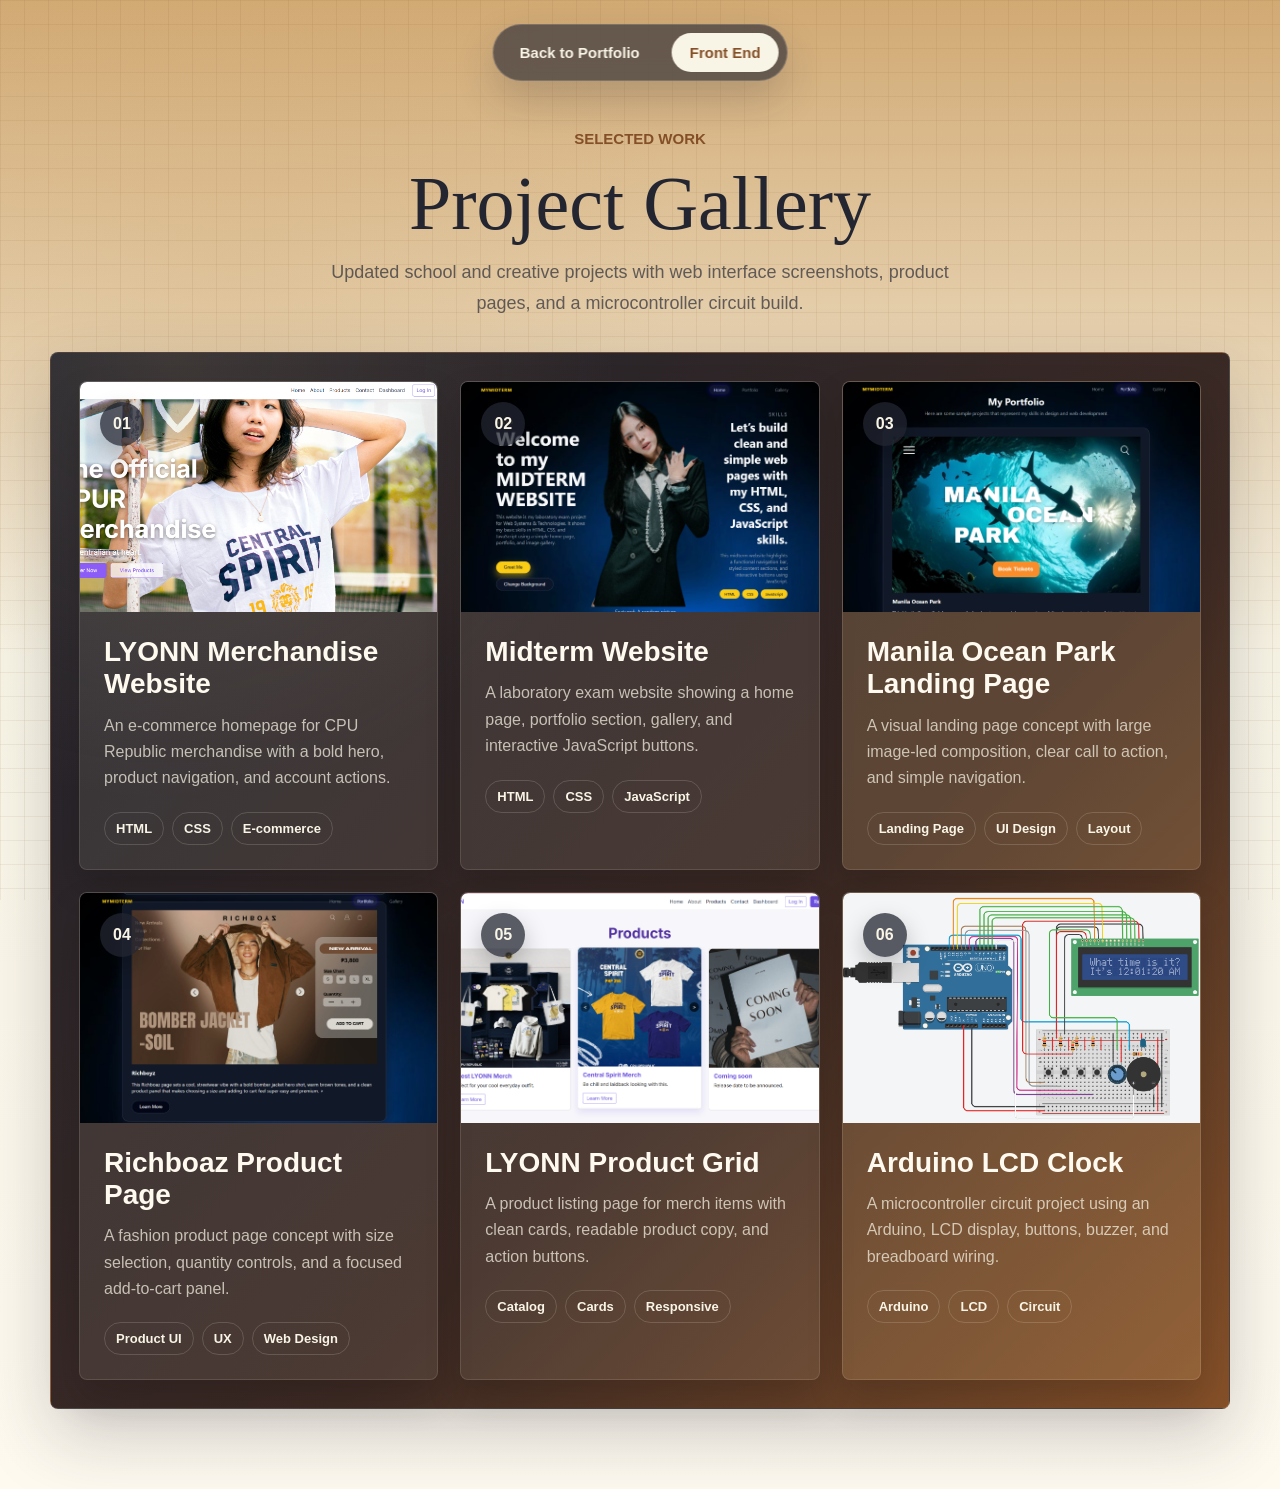
==== frontend-projects.html @ d739cc03 "Prepare portfolio for production deployment" ====
<!DOCTYPE html>
<html lang="en">
<head>
  <meta charset="UTF-8" />
  <meta name="viewport" content="width=device-width, initial-scale=1.0" />
  <title>Front End Projects</title>
  <link rel="stylesheet" href="style.css" />
</head>
<body class="project-page">
  <header class="project-nav">
    <a href="index.html#projects">Back to Portfolio</a>
    <span>Front End</span>
  </header>

  <main class="project-showcase">
    <section class="project-hero">
      <span class="section-label">Selected Work</span>
      <h1>Project Gallery</h1>
      <p>
        Updated school and creative projects with web interface screenshots,
        product pages, and a microcontroller circuit build.
      </p>
    </section>

    <section class="project-card-grid" aria-label="Front end project list">
      <article class="project-feature-card">
        <div class="project-preview project-image-preview">
          <img src="photos/lyonnweb.png" alt="LYONN merchandise website homepage">
          <span>01</span>
        </div>
        <div class="project-card-content">
          <h2>LYONN Merchandise Website</h2>
          <p>An e-commerce homepage for CPU Republic merchandise with a bold hero, product navigation, and account actions.</p>
          <div class="project-tags">
            <span>HTML</span>
            <span>CSS</span>
            <span>E-commerce</span>
          </div>
        </div>
      </article>

      <article class="project-feature-card">
        <div class="project-preview project-image-preview">
          <img src="photos/midpic1.png" alt="Midterm website homepage">
          <span>02</span>
        </div>
        <div class="project-card-content">
          <h2>Midterm Website</h2>
          <p>A laboratory exam website showing a home page, portfolio section, gallery, and interactive JavaScript buttons.</p>
          <div class="project-tags">
            <span>HTML</span>
            <span>CSS</span>
            <span>JavaScript</span>
          </div>
        </div>
      </article>

      <article class="project-feature-card accent-card">
        <div class="project-preview project-image-preview">
          <img src="photos/midpic2.png" alt="Manila Ocean Park project preview">
          <span>03</span>
        </div>
        <div class="project-card-content">
          <h2>Manila Ocean Park Landing Page</h2>
          <p>A visual landing page concept with large image-led composition, clear call to action, and simple navigation.</p>
          <div class="project-tags">
            <span>Landing Page</span>
            <span>UI Design</span>
            <span>Layout</span>
          </div>
        </div>
      </article>

      <article class="project-feature-card">
        <div class="project-preview project-image-preview">
          <img src="photos/midpic3.png" alt="Richboaz product page preview">
          <span>04</span>
        </div>
        <div class="project-card-content">
          <h2>Richboaz Product Page</h2>
          <p>A fashion product page concept with size selection, quantity controls, and a focused add-to-cart panel.</p>
          <div class="project-tags">
            <span>Product UI</span>
            <span>UX</span>
            <span>Web Design</span>
          </div>
        </div>
      </article>

      <article class="project-feature-card">
        <div class="project-preview project-image-preview">
          <img src="photos/lyonn1web.png" alt="LYONN product grid preview">
          <span>05</span>
        </div>
        <div class="project-card-content">
          <h2>LYONN Product Grid</h2>
          <p>A product listing page for merch items with clean cards, readable product copy, and action buttons.</p>
          <div class="project-tags">
            <span>Catalog</span>
            <span>Cards</span>
            <span>Responsive</span>
          </div>
        </div>
      </article>

      <article class="project-feature-card accent-card">
        <div class="project-preview project-image-preview">
          <img src="photos/arduino.png" alt="Arduino LCD clock circuit diagram">
          <span>06</span>
        </div>
        <div class="project-card-content">
          <h2>Arduino LCD Clock</h2>
          <p>A microcontroller circuit project using an Arduino, LCD display, buttons, buzzer, and breadboard wiring.</p>
          <div class="project-tags">
            <span>Arduino</span>
            <span>LCD</span>
            <span>Circuit</span>
          </div>
        </div>
      </article>
    </section>
  </main>
</body>
</html>
---- style.css ----
@font-face {
  font-family: "bgfont";
  src: url("./fonts/Nirakolu.ttf") format("truetype");
}

* {
  margin: 0;
  padding: 0;
  box-sizing: border-box;
}

html {
  scroll-behavior: smooth;
}

body {
  background: #d1a973;
  font-family: Arial, sans-serif;
  color: #f9f5e6;
  overflow-x: hidden;
}

.navbar {
  position: fixed;
  top: 25px;
  left: 50%;
  transform: translateX(-50%);
  z-index: 1000;
  display: flex;
  align-items: center;
  justify-content: center;
  gap: 18px;
  min-width: min(620px, calc(100% - 48px));
  padding: 10px 18px;
  border: 1px solid rgba(249, 245, 230, 0.24);
  border-radius: 999px;
  background: rgba(35, 37, 49, 0.24);
  box-shadow: 0 18px 40px rgba(35, 37, 49, 0.18);
  backdrop-filter: blur(18px);
  animation: navDrop 0.75s ease both;
}

.nav-brand {
  display: grid;
  place-items: center;
  width: 42px;
  height: 42px;
  border-radius: 50%;
  background: #f9f5e6;
  color: #855028;
  font-family: Georgia, serif;
  font-size: 17px;
  font-weight: 800;
  text-decoration: none;
  box-shadow: inset 0 0 0 1px rgba(133, 80, 40, 0.12);
}

.navbar nav {
  display: flex;
  width: 100%;
  justify-content: space-between;
  gap: 10px;
}

.navbar a {
  position: relative;
  text-decoration: none;
  color: #f9f5e6;
  border: 0;
  padding: 12px 28px;
  border-radius: 999px;
  font-size: 16px;
  background: transparent;
  transition: color 0.3s ease, transform 0.3s ease, background 0.3s ease;
}

.navbar nav a::before {
  content: "";
  position: absolute;
  left: 14px;
  right: 14px;
  bottom: 8px;
  height: 2px;
  border-radius: 999px;
  background: #d1a973;
  transform: scaleX(0);
  transform-origin: center;
  transition: transform 0.3s ease;
}

.navbar a:hover {
  transform: translateY(-2px);
  background: rgba(249, 245, 230, 0.12);
}

.navbar nav a:hover::before {
  transform: scaleX(1);
}

.navbar nav a.active {
  background: #f9f5e6;
  color: #855028;
  box-shadow: 0 10px 24px rgba(35, 37, 49, 0.16);
}

.navbar nav a.active::before {
  transform: scaleX(0);
}

.navbar.scrolled {
  background: rgba(35, 37, 49, 0.58);
  border-color: rgba(249, 245, 230, 0.18);
  box-shadow: 0 18px 46px rgba(35, 37, 49, 0.26);
}

.section {
  width: 100%;
  min-height: 100vh;
}

/* HOME */
.home-section {
  position: relative;
  display: flex;
  justify-content: center;
  align-items: center;
  padding: 130px 60px 60px;
  overflow: hidden;
  background:
    radial-gradient(circle at 78% 28%, rgba(249, 245, 230, 0.28), transparent 24%),
    linear-gradient(135deg, rgba(133, 80, 40, 0.18), transparent 42%),
    #d1a973;
}

.home-section::before {
  content: "";
  position: absolute;
  inset: 0;
  background-image:
    linear-gradient(rgba(249, 245, 230, 0.12) 1px, transparent 1px),
    linear-gradient(90deg, rgba(249, 245, 230, 0.12) 1px, transparent 1px);
  background-size: 18px 18px;
  mask-image: linear-gradient(to bottom, black 70%, transparent);
}

.scrolling-background {
  position: absolute;
  top: 50%;
  left: 0;
  width: 100%;
  overflow: hidden;
  transform: translateY(-50%);
  z-index: 1;
}

.scroll-track {
  display: flex;
  width: max-content;
  white-space: nowrap;
  animation: scrollLoop 50s linear infinite;
}

.scroll-track span {
  font-family: "bgfont", serif;
  font-size: 360px;
  font-weight: normal;
  color: rgba(233, 230, 249, 0.78);
  line-height: 1;
  padding-right: 60px;
  flex-shrink: 0;
}

.home-content {
  position: absolute;
  left: max(56px, calc((100vw - 1220px) / 2));
  bottom: 118px;
  z-index: 5;
  max-width: 620px;
  padding: 0;
  animation: heroTextIn 0.9s ease both;
}

.home-label {
  display: inline-block;
  margin-bottom: 18px;
  padding: 9px 14px;
  border: 1px solid rgba(249, 245, 230, 0.42);
  border-radius: 999px;
  background: rgba(133, 80, 40, 0.18);
  color: #f9f5e6;
  font-size: 14px;
  font-weight: 800;
  text-transform: uppercase;
}

.home-content h1 {
  position: relative;
  max-width: 580px;
  color: #fffaf0;
  font-family: Georgia, serif;
  font-size: clamp(52px, 4.8vw, 70px);
  font-weight: 400;
  line-height: 0.98;
  margin-bottom: 20px;
  -webkit-text-stroke: 1px rgba(133, 80, 40, 0.12);
  text-shadow:
    0 3px 0 rgba(133, 80, 40, 0.26),
    0 12px 26px rgba(35, 37, 49, 0.46),
    0 0 34px rgba(255, 250, 240, 0.34);
}

.home-content h1::before {
  content: "";
  position: absolute;
  left: -24px;
  right: 18px;
  top: 8px;
  bottom: -8px;
  z-index: -1;
  border-radius: 999px;
  background: rgba(133, 80, 40, 0.22);
  filter: blur(22px);
}

.home-content p {
  color: rgba(255, 250, 240, 0.96);
  font-size: 18px;
  line-height: 1.58;
  margin-bottom: 24px;
  max-width: 540px;
  text-shadow: 0 10px 22px rgba(35, 37, 49, 0.32);
}

.home-actions {
  display: flex;
  flex-wrap: wrap;
  gap: 12px;
}

.primary-btn,
.secondary-btn {
  display: inline-flex;
  align-items: center;
  justify-content: center;
  min-height: 48px;
  padding: 0 22px;
  border-radius: 999px;
  font-size: 15px;
  font-weight: 800;
  text-decoration: none;
  transition: transform 0.3s ease, box-shadow 0.3s ease, background 0.3s ease;
}

.primary-btn {
  background: #f9f5e6;
  color: #855028;
  box-shadow: 0 16px 36px rgba(61, 42, 36, 0.2);
}

.secondary-btn {
  border: 1px solid rgba(249, 245, 230, 0.54);
  color: #f9f5e6;
}

.primary-btn:hover,
.secondary-btn:hover {
  transform: translateY(-4px);
}

.secondary-btn:hover {
  background: rgba(249, 245, 230, 0.14);
}

.center-image {
  position: absolute;
  right: max(74px, calc((100vw - 1220px) / 2 + 36px));
  bottom: 0;
  z-index: 4;
  width: min(47vw, 700px);
  max-width: none;
  margin-top: 0;
  animation: heroPortraitIn 1s ease both 0.12s;
}

.center-image img {
  width: 100%;
  display: block;
}

.hero-portrait::before {
  content: "";
  position: absolute;
  left: 50%;
  bottom: 6%;
  width: 58%;
  height: 22%;
  border-radius: 50%;
  background: rgba(61, 42, 36, 0.22);
  filter: blur(18px);
  transform: translateX(-50%);
  z-index: -1;
}

.home-status {
  position: absolute;
  right: max(70px, calc((100vw - 1220px) / 2 + 28px));
  bottom: 112px;
  z-index: 4;
  display: flex;
  align-items: center;
  gap: 10px;
  max-width: 260px;
  padding: 16px 18px;
  border: 1px solid rgba(249, 245, 230, 0.32);
  border-radius: 8px;
  background: rgba(35, 37, 49, 0.22);
  color: #f9f5e6;
  font-size: 15px;
  font-weight: 700;
  backdrop-filter: blur(14px);
  animation: heroTextIn 0.9s ease both 0.32s;
}

.home-status span {
  width: 10px;
  height: 10px;
  flex: 0 0 10px;
  border-radius: 50%;
  background: #f9f5e6;
  box-shadow: 0 0 0 0 rgba(249, 245, 230, 0.7);
  animation: pulseDot 1.8s ease-out infinite;
}

/* ABOUT */
.about-section {
  position: relative;
  display: flex;
  justify-content: center;
  align-items: center;
  padding: 130px 60px 100px;
  overflow: hidden;
  background:
    radial-gradient(circle at 90% 12%, rgba(133, 80, 40, 0.16), transparent 30%),
    linear-gradient(180deg, #fffaf0 0%, #f9f5e6 100%);
  color: #232531;
}

.about-section::before {
  content: "ABOUT";
  position: absolute;
  left: -20px;
  bottom: 24px;
  color: rgba(133, 80, 40, 0.07);
  font-family: "bgfont", Georgia, serif;
  font-size: 220px;
  line-height: 1;
  pointer-events: none;
}

.about-wrapper {
  position: relative;
  z-index: 1;
  width: 100%;
  max-width: 1220px;
  display: grid;
  grid-template-columns: 0.85fr 1.15fr;
  gap: 58px;
  align-items: center;
}

.about-visual {
  position: relative;
  min-height: 560px;
}

.about-photo-card {
  position: sticky;
  top: 120px;
  display: flex;
  align-items: stretch;
  justify-content: center;
  min-height: 520px;
  overflow: hidden;
  border-radius: 8px;
  background:
    linear-gradient(rgba(249, 245, 230, 0.12) 1px, transparent 1px),
    linear-gradient(90deg, rgba(249, 245, 230, 0.12) 1px, transparent 1px),
    #855028;
  background-size: 18px 18px;
  box-shadow: 0 28px 70px rgba(35, 37, 49, 0.22);
  transform-style: preserve-3d;
  transition: transform 0.25s ease;
}

.about-photo-card::before {
  content: "";
  position: absolute;
  inset: 28px;
  border: 1px solid rgba(249, 245, 230, 0.28);
  border-radius: 8px;
}

.about-photo-card img {
  position: relative;
  z-index: 1;
  width: 100%;
  height: 520px;
  display: block;
  object-fit: cover;
  object-position: center;
}

.about-badge {
  position: absolute;
  right: -18px;
  bottom: 54px;
  z-index: 2;
  padding: 18px 22px;
  border-radius: 8px;
  background: #232531;
  color: #f9f5e6;
  box-shadow: 0 18px 40px rgba(35, 37, 49, 0.24);
}

.about-badge strong,
.about-badge span {
  display: block;
}

.about-badge strong {
  font-size: 20px;
  margin-bottom: 4px;
}

.about-badge span {
  color: rgba(249, 245, 230, 0.68);
  font-size: 14px;
}

.about-content .section-label {
  color: #855028;
}

.about-content h1 {
  max-width: 600px;
  font-family: Georgia, serif;
  font-size: 74px;
  font-weight: 400;
  line-height: 1;
  color: #232531;
  margin-bottom: 24px;
}

.about-content p {
  font-size: 20px;
  line-height: 1.7;
  color: rgba(35, 37, 49, 0.72);
}

.about-lead {
  max-width: 680px;
  color: #3d2a24;
  font-size: 24px;
  line-height: 1.55;
  margin-bottom: 14px;
}

.about-highlights {
  display: grid;
  grid-template-columns: repeat(3, 1fr);
  gap: 16px;
  margin: 34px 0 28px;
}

.highlight-card {
  min-height: 210px;
  padding: 22px;
  border: 1px solid rgba(133, 80, 40, 0.18);
  border-radius: 8px;
  background: rgba(255, 255, 255, 0.62);
  transition: transform 0.3s ease, border-color 0.3s ease, box-shadow 0.3s ease;
}

.highlight-card:hover {
  transform: translateY(-8px);
  border-color: rgba(133, 80, 40, 0.42);
  box-shadow: 0 18px 36px rgba(133, 80, 40, 0.12);
}

.highlight-card span {
  display: inline-block;
  margin-bottom: 28px;
  color: #855028;
  font-size: 14px;
  font-weight: 800;
}

.highlight-card h3 {
  color: #232531;
  font-size: 22px;
  margin-bottom: 12px;
}

.highlight-card p {
  font-size: 16px;
  line-height: 1.55;
}

.skill-list {
  display: flex;
  flex-wrap: wrap;
  gap: 10px;
}

.skill-list span {
  padding: 10px 16px;
  border: 1px solid rgba(133, 80, 40, 0.2);
  border-radius: 999px;
  background: #fff;
  color: #855028;
  font-size: 15px;
  font-weight: 700;
  transition: transform 0.3s ease, background 0.3s ease, color 0.3s ease;
}

.skill-list span:hover {
  transform: translateY(-4px);
  background: #855028;
  color: #f9f5e6;
}

/* PROJECTS + CONTACT */
.projects-section {
  position: relative;
  overflow: hidden;
  background:
    radial-gradient(circle at 18% 12%, rgba(133, 80, 40, 0.16), transparent 28%),
    radial-gradient(circle at 90% 80%, rgba(209, 169, 115, 0.3), transparent 30%),
    linear-gradient(180deg, #f9f5e6 0%, #fffaf0 52%, #d1a973 100%);
  padding: 150px 60px 110px;
  display: flex;
  justify-content: center;
  align-items: flex-start;
  color: #232531;
}

.projects-section::before {
  content: "";
  position: absolute;
  inset: 0;
  background-image:
    linear-gradient(rgba(133, 80, 40, 0.08) 1px, transparent 1px),
    linear-gradient(90deg, rgba(133, 80, 40, 0.08) 1px, transparent 1px);
  background-size: 32px 32px;
  mask-image: linear-gradient(to bottom, transparent, black 14%, black 86%, transparent);
}

.projects-section::after {
  content: "WORK";
  position: absolute;
  right: -18px;
  bottom: -8px;
  color: rgba(133, 80, 40, 0.07);
  font-family: "bgfont", Georgia, serif;
  font-size: 230px;
  line-height: 1;
  pointer-events: none;
}

.projects-wrapper {
  position: relative;
  z-index: 1;
  width: 100%;
  max-width: 1180px;
}

.projects-heading {
  display: grid;
  justify-items: center;
  margin-bottom: 38px;
  text-align: center;
}

.projects-heading .section-label {
  color: #855028;
  margin-bottom: 10px;
}

.projects-heading h1 {
  color: #232531;
  font-family: Georgia, serif;
  font-size: clamp(44px, 5.4vw, 74px);
  font-weight: 400;
  line-height: 1;
  text-shadow: 0 14px 30px rgba(133, 80, 40, 0.14);
}

.projects-section .project-card-grid {
  margin: 0 auto;
}

.project-mosaic {
  display: grid;
  grid-template-columns: repeat(3, minmax(0, 1fr));
  grid-auto-rows: minmax(360px, auto);
  border: 1px solid rgba(133, 80, 40, 0.2);
  background: rgba(255, 250, 240, 0.48);
  box-shadow: 0 32px 80px rgba(133, 80, 40, 0.18);
  backdrop-filter: blur(16px);
}

.project-tile {
  position: relative;
  display: flex;
  flex-direction: column;
  justify-content: flex-start;
  gap: 20px;
  min-width: 0;
  min-height: 360px;
  overflow: hidden;
  padding: 24px;
  border-right: 1px solid rgba(133, 80, 40, 0.18);
  border-bottom: 1px solid rgba(133, 80, 40, 0.18);
  background:
    radial-gradient(circle at 80% 8%, rgba(209, 169, 115, 0.28), transparent 28%),
    rgba(255, 255, 255, 0.58);
  color: #232531;
  text-decoration: none;
  transition: transform 0.3s ease, background 0.3s ease, border-color 0.3s ease;
}

.project-tile:nth-child(3n) {
  border-right: 0;
}

.project-tile:nth-last-child(-n + 3) {
  border-bottom: 0;
}

.project-tile:hover {
  z-index: 2;
  transform: translateY(-8px);
  border-color: rgba(133, 80, 40, 0.42);
  background:
    radial-gradient(circle at 74% 8%, rgba(209, 169, 115, 0.36), transparent 30%),
    rgba(255, 250, 240, 0.9);
}

.tile-center {
  justify-content: flex-start;
}

.tile-copy {
  position: relative;
  z-index: 2;
  display: flex;
  align-items: flex-start;
  justify-content: space-between;
  gap: 18px;
  min-height: 86px;
}

.bottom-copy {
  align-items: flex-start;
}

.project-number {
  flex: 0 0 auto;
  color: #855028;
  font-size: clamp(34px, 3.7vw, 50px);
  font-weight: 900;
  line-height: 0.9;
}

.tile-copy h2 {
  color: #232531;
  font-size: clamp(20px, 1.55vw, 28px);
  line-height: 1.15;
  margin-bottom: 7px;
}

.tile-copy p {
  color: rgba(35, 37, 49, 0.62);
  font-size: 14px;
  font-weight: 700;
  line-height: 1.45;
}

.project-shot {
  position: relative;
  z-index: 1;
  width: 100%;
  min-height: 170px;
  margin-top: 0;
  flex: 1 1 auto;
  border-radius: 8px;
  border: 1px solid rgba(133, 80, 40, 0.16);
  background: #f9f5e6;
  box-shadow: 0 20px 34px rgba(133, 80, 40, 0.18);
  transform: perspective(900px) rotateX(4deg) rotateY(-6deg);
  transition: transform 0.35s ease, box-shadow 0.35s ease;
}

.image-shot {
  display: flex;
  align-items: stretch;
  padding: 0;
  background: #232531;
}

.image-shot img {
  width: 100%;
  height: 100%;
  min-height: 190px;
  display: block;
  object-fit: cover;
  object-position: top center;
}

.project-tile:hover .project-shot {
  transform: perspective(900px) rotateX(0deg) rotateY(0deg) translateY(-4px);
  box-shadow: 0 26px 44px rgba(133, 80, 40, 0.24);
}

.app-shot {
  min-height: 190px;
  background:
    linear-gradient(180deg, rgba(255, 250, 240, 0.34), transparent),
    #d1a973;
}

.app-shot span:first-child {
  position: absolute;
  inset: 22px 38px;
  border-radius: 18px;
  background: linear-gradient(145deg, #f9f5e6, #d1a973);
}

.app-shot span:nth-child(2) {
  position: absolute;
  left: 56px;
  right: 56px;
  top: 60px;
  height: 44px;
  border-radius: 999px;
  background: #855028;
}

.app-shot span:nth-child(3) {
  position: absolute;
  left: 62px;
  right: 62px;
  bottom: 58px;
  height: 72px;
  border-radius: 8px;
  background:
    linear-gradient(90deg, #232531 0 28%, transparent 28%),
    rgba(255, 250, 240, 0.78);
}

.web-shot,
.dashboard-shot,
.code-shot,
.brand-shot,
.phone-shot {
  min-height: 190px;
}

.web-shot {
  background:
    linear-gradient(#f9f5e6 0 24px, transparent 24px),
    linear-gradient(135deg, #232531, #855028);
}

.web-shot span:first-child {
  position: absolute;
  left: 22px;
  top: 48px;
  width: 52%;
  height: 16px;
  border-radius: 999px;
  background: #fffaf0;
}

.web-shot span:nth-child(2) {
  position: absolute;
  left: 22px;
  top: 76px;
  width: 36%;
  height: 12px;
  border-radius: 999px;
  background: rgba(255, 250, 240, 0.58);
}

.web-shot span:nth-child(3) {
  position: absolute;
  right: 22px;
  bottom: 22px;
  width: 72px;
  height: 54px;
  border-radius: 8px;
  background: #d1a973;
}

.dashboard-shot {
  background:
    linear-gradient(90deg, #101217 0 28%, transparent 28%),
    #f9f5e6;
}

.dashboard-shot span {
  position: absolute;
  border-radius: 8px;
  background: #d1a973;
}

.dashboard-shot span:first-child {
  left: 34%;
  top: 24px;
  width: 28%;
  height: 42px;
}

.dashboard-shot span:nth-child(2) {
  right: 22px;
  top: 24px;
  width: 28%;
  height: 42px;
  background: #855028;
}

.dashboard-shot span:nth-child(3) {
  left: 34%;
  right: 22px;
  bottom: 24px;
  height: 52px;
  background: #232531;
}

.code-shot {
  background:
    repeating-linear-gradient(180deg, rgba(133, 80, 40, 0.12) 0 1px, transparent 1px 22px),
    #fffaf0;
}

.code-shot span {
  position: absolute;
  left: 24px;
  height: 10px;
  border-radius: 999px;
  background: #d1a973;
}

.code-shot span:first-child {
  top: 42px;
  width: 70%;
}

.code-shot span:nth-child(2) {
  top: 72px;
  width: 52%;
  background: #232531;
}

.code-shot span:nth-child(3) {
  top: 102px;
  width: 62%;
  background: #855028;
}

.brand-shot {
  min-height: 190px;
  background: linear-gradient(145deg, #f9f5e6, #d1a973);
}

.brand-shot span {
  position: absolute;
  border-radius: 8px;
}

.brand-shot span:first-child {
  left: 34px;
  top: 34px;
  width: 76px;
  height: 76px;
  background: #232531;
}

.brand-shot span:nth-child(2) {
  right: 34px;
  top: 44px;
  width: 42%;
  height: 18px;
  border-radius: 999px;
  background: #855028;
}

.brand-shot span:nth-child(3) {
  right: 34px;
  bottom: 42px;
  width: 54%;
  height: 58px;
  background: rgba(255, 250, 240, 0.72);
}

.phone-shot {
  background:
    radial-gradient(circle at 50% 22%, #d1a973 0 18%, transparent 19%),
    #fffaf0;
}

.phone-shot span:first-child {
  position: absolute;
  left: 50%;
  top: 18px;
  width: 70px;
  height: 118px;
  border: 5px solid #855028;
  border-radius: 18px;
  transform: translateX(-50%);
}

.phone-shot span:nth-child(2),
.phone-shot span:nth-child(3) {
  position: absolute;
  left: 50%;
  width: 42px;
  height: 8px;
  border-radius: 999px;
  background: #855028;
  transform: translateX(-50%);
}

.phone-shot span:nth-child(2) {
  top: 62px;
}

.phone-shot span:nth-child(3) {
  top: 84px;
  background: #d1a973;
}

.contact-section {
  position: relative;
  display: flex;
  align-items: flex-start;
  justify-content: center;
  padding: 120px 60px 100px;
  overflow: hidden;
  color: #232531;
  background:
    radial-gradient(circle at 18% 18%, rgba(133, 80, 40, 0.14), transparent 28%),
    radial-gradient(circle at 82% 26%, rgba(209, 169, 115, 0.34), transparent 30%),
    linear-gradient(180deg, #d1a973 0%, #f9f5e6 42%, #fffaf0 100%);
}

.contact-section::before {
  content: "";
  position: absolute;
  inset: 0;
  background-image:
    linear-gradient(rgba(133, 80, 40, 0.08) 1px, transparent 1px),
    linear-gradient(90deg, rgba(133, 80, 40, 0.08) 1px, transparent 1px);
  background-size: 26px 26px;
  mask-image: linear-gradient(to bottom, transparent, black 18%, black 82%, transparent);
}

.contact-background {
  position: absolute;
  inset: 0;
  pointer-events: none;
}

.contact-shape {
  position: absolute;
  border: 1px solid rgba(133, 80, 40, 0.26);
  animation: floatShape 8s ease-in-out infinite;
}

.shape-one {
  top: 18%;
  left: 8%;
  width: 90px;
  height: 90px;
  border-radius: 50%;
}

.shape-two {
  right: 10%;
  top: 24%;
  width: 140px;
  height: 140px;
  transform: rotate(18deg);
  animation-delay: 1.3s;
}

.shape-three {
  right: 18%;
  bottom: 12%;
  width: 70px;
  height: 70px;
  border-radius: 18px;
  animation-delay: 2.1s;
}

.contact-wrapper {
  position: relative;
  z-index: 1;
  width: 100%;
  max-width: 880px;
  display: grid;
  gap: 34px;
  align-items: start;
}

.contact-heading {
  text-align: center;
}

.section-label {
  display: inline-block;
  color: #855028;
  font-size: 15px;
  font-weight: 700;
  letter-spacing: 0;
  text-transform: uppercase;
  margin-bottom: 18px;
}

.contact-heading h1 {
  font-family: Georgia, serif;
  font-size: clamp(48px, 7vw, 76px);
  font-weight: 400;
  line-height: 1;
  color: #232531;
  margin-bottom: 0;
}

.contact-layout {
  display: grid;
  grid-template-columns: minmax(240px, 0.75fr) minmax(360px, 1fr);
  gap: 48px;
  align-items: start;
  padding: 34px 40px;
  border: 1px solid rgba(133, 80, 40, 0.2);
  border-radius: 8px;
  background: rgba(255, 250, 240, 0.52);
  box-shadow: 0 28px 70px rgba(133, 80, 40, 0.16);
  backdrop-filter: blur(16px);
}

.contact-info {
  display: grid;
  gap: 32px;
  padding-top: 2px;
}

.contact-block h2,
.contact-form h2 {
  color: #232531;
  font-size: 22px;
  line-height: 1.2;
  margin-bottom: 14px;
}

.contact-line {
  display: inline-flex;
  align-items: center;
  gap: 10px;
  max-width: 100%;
  color: rgba(35, 37, 49, 0.78);
  font-size: 15px;
  font-weight: 700;
  line-height: 1.4;
  text-decoration: none;
  overflow-wrap: anywhere;
  transition: color 0.3s ease;
}

.contact-line:hover {
  color: #855028;
}

.contact-icon {
  display: grid;
  place-items: center;
  flex: 0 0 28px;
  width: 28px;
  height: 28px;
  border-radius: 50%;
  background: #855028;
  color: #f9f5e6;
}

.contact-icon svg {
  width: 15px;
  height: 15px;
  fill: currentColor;
}

.social-links {
  display: flex;
  align-items: center;
  gap: 12px;
}

.social-links a {
  display: grid;
  place-items: center;
  width: 32px;
  height: 32px;
  border-radius: 50%;
  background: #232531;
  color: #f9f5e6;
  text-decoration: none;
  transition: transform 0.3s ease, background 0.3s ease;
}

.social-links a:hover {
  transform: translateY(-4px);
  background: #855028;
}

.social-links svg {
  width: 18px;
  height: 18px;
  fill: currentColor;
}

.contact-form {
  display: grid;
  gap: 12px;
  width: 100%;
  padding: 0;
  border: 0;
  border-radius: 0;
  background: transparent;
  backdrop-filter: none;
}

.contact-form label {
  display: grid;
  gap: 6px;
}

.contact-form label span {
  color: rgba(35, 37, 49, 0.72);
  font-size: 13px;
  font-weight: 800;
}

.contact-form input,
.contact-form textarea {
  width: 100%;
  border: 1px solid rgba(133, 80, 40, 0.26);
  border-radius: 4px;
  padding: 11px 12px;
  background: rgba(255, 255, 255, 0.62);
  color: #232531;
  font: inherit;
  outline: none;
  transition: border-color 0.3s ease, box-shadow 0.3s ease;
}

.contact-form textarea {
  min-height: 116px;
  resize: vertical;
}

.contact-form input::placeholder,
.contact-form textarea::placeholder {
  color: rgba(35, 37, 49, 0.48);
}

.contact-form input:focus,
.contact-form textarea:focus {
  border-color: #855028;
  box-shadow: 0 0 0 4px rgba(133, 80, 40, 0.14);
}

.contact-form button {
  justify-self: stretch;
  border: 0;
  border-radius: 4px;
  padding: 12px 24px;
  background: #855028;
  color: #f9f5e6;
  font-size: 15px;
  font-weight: 800;
  cursor: pointer;
  transition: transform 0.3s ease, box-shadow 0.3s ease;
}

.form-status {
  min-height: 20px;
  color: rgba(35, 37, 49, 0.72);
  font-size: 13px;
  font-weight: 700;
  line-height: 1.45;
}

.contact-form button:hover {
  transform: translateY(-3px);
  box-shadow: 0 14px 30px rgba(0, 0, 0, 0.24);
}

.contact-form button:disabled {
  cursor: wait;
  opacity: 0.78;
  transform: none;
}

.contact-form button.sent {
  background: #232531;
}

.reveal-up {
  opacity: 0;
  transform: translateY(34px);
  transition: opacity 0.7s ease, transform 0.7s ease;
}

.reveal-up.is-visible {
  opacity: 1;
  transform: translateY(0);
}

/* PROJECT DETAIL PAGES */
.project-page {
  min-height: 100vh;
  background:
    radial-gradient(circle at 18% 18%, rgba(209, 169, 115, 0.24), transparent 28%),
    linear-gradient(180deg, #d1a973 0%, #f9f5e6 44%, #fffaf0 100%);
  color: #f9f5e6;
}

.project-page::before {
  content: "";
  position: fixed;
  inset: 0;
  background-image:
    linear-gradient(rgba(133, 80, 40, 0.08) 1px, transparent 1px),
    linear-gradient(90deg, rgba(133, 80, 40, 0.08) 1px, transparent 1px);
  background-size: 24px 24px;
  pointer-events: none;
}

.project-nav {
  position: fixed;
  top: 24px;
  left: 50%;
  z-index: 20;
  display: flex;
  align-items: center;
  gap: 14px;
  padding: 8px;
  border: 1px solid rgba(249, 245, 230, 0.18);
  border-radius: 999px;
  background: rgba(35, 37, 49, 0.62);
  box-shadow: 0 18px 40px rgba(35, 37, 49, 0.2);
  backdrop-filter: blur(18px);
  transform: translateX(-50%);
}

.project-nav a,
.project-nav span {
  border-radius: 999px;
  padding: 11px 18px;
  font-size: 15px;
  font-weight: 800;
}

.project-nav a {
  color: #f9f5e6;
  text-decoration: none;
  transition: background 0.3s ease, transform 0.3s ease;
}

.project-nav a:hover {
  transform: translateY(-2px);
  background: rgba(249, 245, 230, 0.12);
}

.project-nav span {
  background: #f9f5e6;
  color: #855028;
}

.project-showcase {
  position: relative;
  z-index: 1;
  width: min(1180px, calc(100% - 44px));
  min-height: 100vh;
  margin: 0 auto;
  padding: 130px 0 80px;
}

.project-hero {
  max-width: 760px;
  margin: 0 auto 34px;
  text-align: center;
  color: #232531;
}

.project-hero h1 {
  font-family: Georgia, serif;
  font-size: clamp(44px, 6vw, 76px);
  font-weight: 400;
  line-height: 1;
  margin-bottom: 16px;
}

.project-hero p {
  max-width: 640px;
  margin: 0 auto;
  color: rgba(35, 37, 49, 0.68);
  font-size: 18px;
  line-height: 1.7;
}

.project-card-grid {
  display: grid;
  grid-template-columns: repeat(3, minmax(0, 1fr));
  gap: 22px;
  padding: 28px;
  border: 1px solid rgba(249, 245, 230, 0.12);
  border-radius: 8px;
  background:
    radial-gradient(circle at 10% 0%, rgba(209, 169, 115, 0.16), transparent 30%),
    linear-gradient(135deg, #1f222d 0%, #3d2a24 60%, #855028 100%);
  box-shadow: 0 28px 70px rgba(35, 37, 49, 0.22);
}

.project-feature-card {
  min-height: 430px;
  overflow: hidden;
  border: 1px solid rgba(249, 245, 230, 0.12);
  border-radius: 8px;
  background: rgba(249, 245, 230, 0.08);
  box-shadow: 0 18px 36px rgba(0, 0, 0, 0.16);
  transition: transform 0.3s ease, border-color 0.3s ease, background 0.3s ease;
}

.project-feature-card:hover {
  transform: translateY(-8px);
  border-color: rgba(209, 169, 115, 0.7);
  background: rgba(249, 245, 230, 0.12);
}

.project-preview {
  position: relative;
  min-height: 190px;
  overflow: hidden;
  background: #d1a973;
}

.project-preview::before,
.project-preview::after {
  content: "";
  position: absolute;
  border-radius: 999px;
  background: rgba(249, 245, 230, 0.42);
}

.project-preview::before {
  width: 130px;
  height: 130px;
  right: -28px;
  top: -32px;
}

.project-preview::after {
  width: 76px;
  height: 76px;
  left: 26px;
  bottom: 28px;
}

.project-preview span {
  position: absolute;
  top: 20px;
  left: 20px;
  z-index: 1;
  display: grid;
  place-items: center;
  width: 44px;
  height: 44px;
  border-radius: 50%;
  background: rgba(35, 37, 49, 0.82);
  color: #f9f5e6;
  font-weight: 800;
}

.project-image-preview {
  background: #232531;
}

.project-image-preview::before,
.project-image-preview::after {
  display: none;
}

.project-image-preview img {
  width: 100%;
  height: 230px;
  display: block;
  object-fit: cover;
  object-position: top center;
}

.project-image-preview span {
  background: rgba(35, 37, 49, 0.74);
  box-shadow: 0 10px 24px rgba(0, 0, 0, 0.24);
}

.preview-web-one {
  background:
    linear-gradient(rgba(249, 245, 230, 0.16) 1px, transparent 1px),
    linear-gradient(90deg, rgba(249, 245, 230, 0.16) 1px, transparent 1px),
    linear-gradient(135deg, #855028, #d1a973);
  background-size: 18px 18px, 18px 18px, auto;
}

.preview-web-two {
  background:
    linear-gradient(135deg, rgba(35, 37, 49, 0.78), rgba(133, 80, 40, 0.35)),
    linear-gradient(45deg, #f9f5e6 0 18%, #d1a973 18% 36%, #855028 36% 52%, #fffaf0 52%);
}

.preview-web-three,
.preview-ui-three,
.preview-app-three {
  background: linear-gradient(135deg, #d1a973 0%, #f0c98f 48%, #855028 100%);
}

.preview-ui-one {
  background:
    radial-gradient(circle at 72% 28%, rgba(249, 245, 230, 0.55), transparent 18%),
    linear-gradient(135deg, #855028, #d1a973);
}

.preview-ui-two {
  background:
    linear-gradient(rgba(35, 37, 49, 0.18) 12px, transparent 12px),
    linear-gradient(135deg, #fffaf0, #d1a973);
  background-size: 100% 38px, auto;
}

.preview-app-one {
  background:
    radial-gradient(circle at 50% 20%, rgba(249, 245, 230, 0.38), transparent 18%),
    linear-gradient(160deg, #232531, #855028 58%, #d1a973);
}

.preview-app-two {
  background:
    linear-gradient(90deg, rgba(249, 245, 230, 0.2) 12px, transparent 12px),
    linear-gradient(135deg, #d1a973, #855028);
  background-size: 34px 100%, auto;
}

.project-card-content {
  padding: 24px;
}

.project-card-content h2 {
  margin-bottom: 12px;
  color: #fffaf0;
  font-size: 28px;
  line-height: 1.15;
}

.project-card-content p {
  color: rgba(249, 245, 230, 0.72);
  font-size: 16px;
  line-height: 1.65;
}

.project-tags {
  display: flex;
  flex-wrap: wrap;
  gap: 8px;
  margin-top: 20px;
}

.project-tags span {
  padding: 8px 11px;
  border: 1px solid rgba(249, 245, 230, 0.16);
  border-radius: 999px;
  color: #f9f5e6;
  font-size: 13px;
  font-weight: 800;
}

.accent-card {
  background: rgba(209, 169, 115, 0.22);
}

@keyframes scrollLoop {
  from {
    transform: translateX(0);
  }
  to {
    transform: translateX(-50%);
  }
}

@keyframes heroTextIn {
  from {
    opacity: 0;
    transform: translateY(24px);
  }
  to {
    opacity: 1;
    transform: translateY(0);
  }
}

@keyframes heroPortraitIn {
  from {
    opacity: 0;
    transform: translateY(26px) scale(0.96);
  }
  to {
    opacity: 1;
    transform: translateY(0) scale(1);
  }
}

@keyframes pulseDot {
  0% {
    box-shadow: 0 0 0 0 rgba(249, 245, 230, 0.7);
  }
  70% {
    box-shadow: 0 0 0 12px rgba(249, 245, 230, 0);
  }
  100% {
    box-shadow: 0 0 0 0 rgba(249, 245, 230, 0);
  }
}

@keyframes navDrop {
  from {
    opacity: 0;
    transform: translate(-50%, -18px);
  }
  to {
    opacity: 1;
    transform: translate(-50%, 0);
  }
}

@keyframes floatShape {
  0%,
  100% {
    translate: 0 0;
  }
  50% {
    translate: 0 -22px;
  }
}

@keyframes portraitFloat {
  0%,
  100% {
    transform: translateY(0);
  }
  50% {
    transform: translateY(-12px);
  }
}

@media (max-width: 1050px) {
  .project-card-grid {
    grid-template-columns: repeat(2, minmax(0, 1fr));
  }

  .project-feature-card:last-child {
    grid-column: auto;
  }
}

@media (max-width: 900px) {
  .navbar {
    top: 16px;
    width: calc(100% - 24px);
    min-width: 0;
    justify-content: center;
    gap: 6px;
    padding: 6px;
    border-radius: 24px;
  }

  .nav-brand {
    width: 36px;
    height: 36px;
    font-size: 14px;
  }

  .navbar nav {
    justify-content: center;
    gap: 2px;
  }

  .navbar a {
    padding: 9px 10px;
    font-size: 13px;
  }

  .navbar nav a::before {
    display: none;
  }

  .home-section {
    align-items: flex-end;
    min-height: 100svh;
    padding: 96px 22px 34px;
  }

  .scroll-track span {
    font-size: 118px;
  }

  .scrolling-background {
    top: 38%;
  }

  .home-content {
    position: relative;
    left: auto;
    bottom: auto;
    max-width: 100%;
    width: 100%;
    align-self: flex-end;
    padding: 0;
  }

  .home-content h1 {
    font-size: 52px;
  }

  .home-content p {
    max-width: 360px;
    font-size: 17px;
  }

  .home-actions {
    max-width: 360px;
  }

  .primary-btn,
  .secondary-btn {
    flex: 1 1 145px;
    padding: 0 16px;
  }

  .hero-portrait {
    position: absolute;
    right: -38px;
    bottom: 82px;
    width: min(62vw, 300px);
    max-width: none;
    margin-top: 0;
    opacity: 0.42;
    z-index: 2;
  }

  .home-status {
    display: none;
  }

  .about-section {
    padding: 110px 22px 70px;
  }

  .about-section::before {
    font-size: 96px;
    left: 10px;
    bottom: 18px;
  }

  .about-wrapper {
    grid-template-columns: 1fr;
    gap: 36px;
  }

  .about-visual {
    min-height: auto;
  }

  .about-photo-card {
    position: relative;
    top: auto;
    min-height: 360px;
  }

  .about-photo-card img {
    height: 360px;
  }

  .about-badge {
    right: 16px;
    bottom: 16px;
  }

  .about-content h1 {
    font-size: 50px;
  }

  .about-content p,
  .about-lead {
    font-size: 18px;
  }

  .about-highlights {
    grid-template-columns: 1fr;
  }

  .highlight-card {
    min-height: auto;
  }

  .projects-section {
    padding: 128px 22px 76px;
  }

  .projects-section::after {
    font-size: 100px;
  }

  .projects-heading {
    margin-bottom: 22px;
  }

  .project-mosaic {
    grid-template-columns: repeat(2, minmax(0, 1fr));
    grid-auto-rows: minmax(330px, auto);
  }

  .project-tile {
    min-height: 330px;
    padding: 20px;
  }

  .tile-copy {
    min-height: 78px;
  }

  .project-tile,
  .project-tile:nth-child(3n),
  .project-tile:nth-last-child(-n + 3) {
    border-right: 1px solid rgba(133, 80, 40, 0.18);
    border-bottom: 1px solid rgba(133, 80, 40, 0.18);
  }

  .project-tile:nth-child(2n) {
    border-right: 0;
  }

  .project-tile:nth-last-child(-n + 2) {
    border-bottom: 0;
  }

  .project-shot,
  .app-shot,
  .brand-shot {
    min-height: 170px;
  }

  .contact-section {
    padding: 110px 22px 72px;
  }

  .contact-wrapper {
    gap: 26px;
  }

  .contact-layout {
    grid-template-columns: 1fr;
    gap: 30px;
    padding: 28px;
  }

  .contact-info {
    gap: 22px;
  }
}

@media (max-width: 680px) {
  .project-mosaic {
    grid-template-columns: 1fr;
    grid-auto-rows: auto;
  }

  .project-tile,
  .project-tile:nth-child(2n),
  .project-tile:nth-child(3n),
  .project-tile:nth-last-child(-n + 2),
  .project-tile:nth-last-child(-n + 3) {
    min-height: 340px;
    border-right: 0;
    border-bottom: 1px solid rgba(133, 80, 40, 0.18);
  }

  .project-tile:last-child {
    border-bottom: 0;
  }

  .tile-copy {
    align-items: flex-start;
  }

  .project-shot,
  .app-shot,
  .brand-shot {
    min-height: 180px;
  }

  .contact-section {
    padding: 96px 18px 58px;
  }

  .contact-wrapper {
    gap: 22px;
  }

  .contact-layout {
    padding: 22px;
  }

  .contact-block h2,
  .contact-form h2 {
    font-size: 20px;
  }

  .contact-line {
    align-items: flex-start;
    font-size: 14px;
  }

  .project-nav {
    width: calc(100% - 24px);
    justify-content: center;
    gap: 6px;
    border-radius: 24px;
  }

  .project-nav a,
  .project-nav span {
    padding: 10px 12px;
    font-size: 13px;
  }

  .project-showcase {
    width: min(100% - 28px, 1180px);
    padding: 112px 0 50px;
  }

  .project-hero {
    margin-bottom: 24px;
  }

  .project-hero p {
    font-size: 16px;
  }

  .project-card-grid {
    grid-template-columns: 1fr;
    padding: 16px;
  }

  .project-feature-card,
  .project-feature-card:last-child {
    grid-column: auto;
  }

  .project-feature-card {
    min-height: auto;
  }

  .project-preview {
    min-height: 170px;
  }

  .project-card-content h2 {
    font-size: 24px;
  }
}
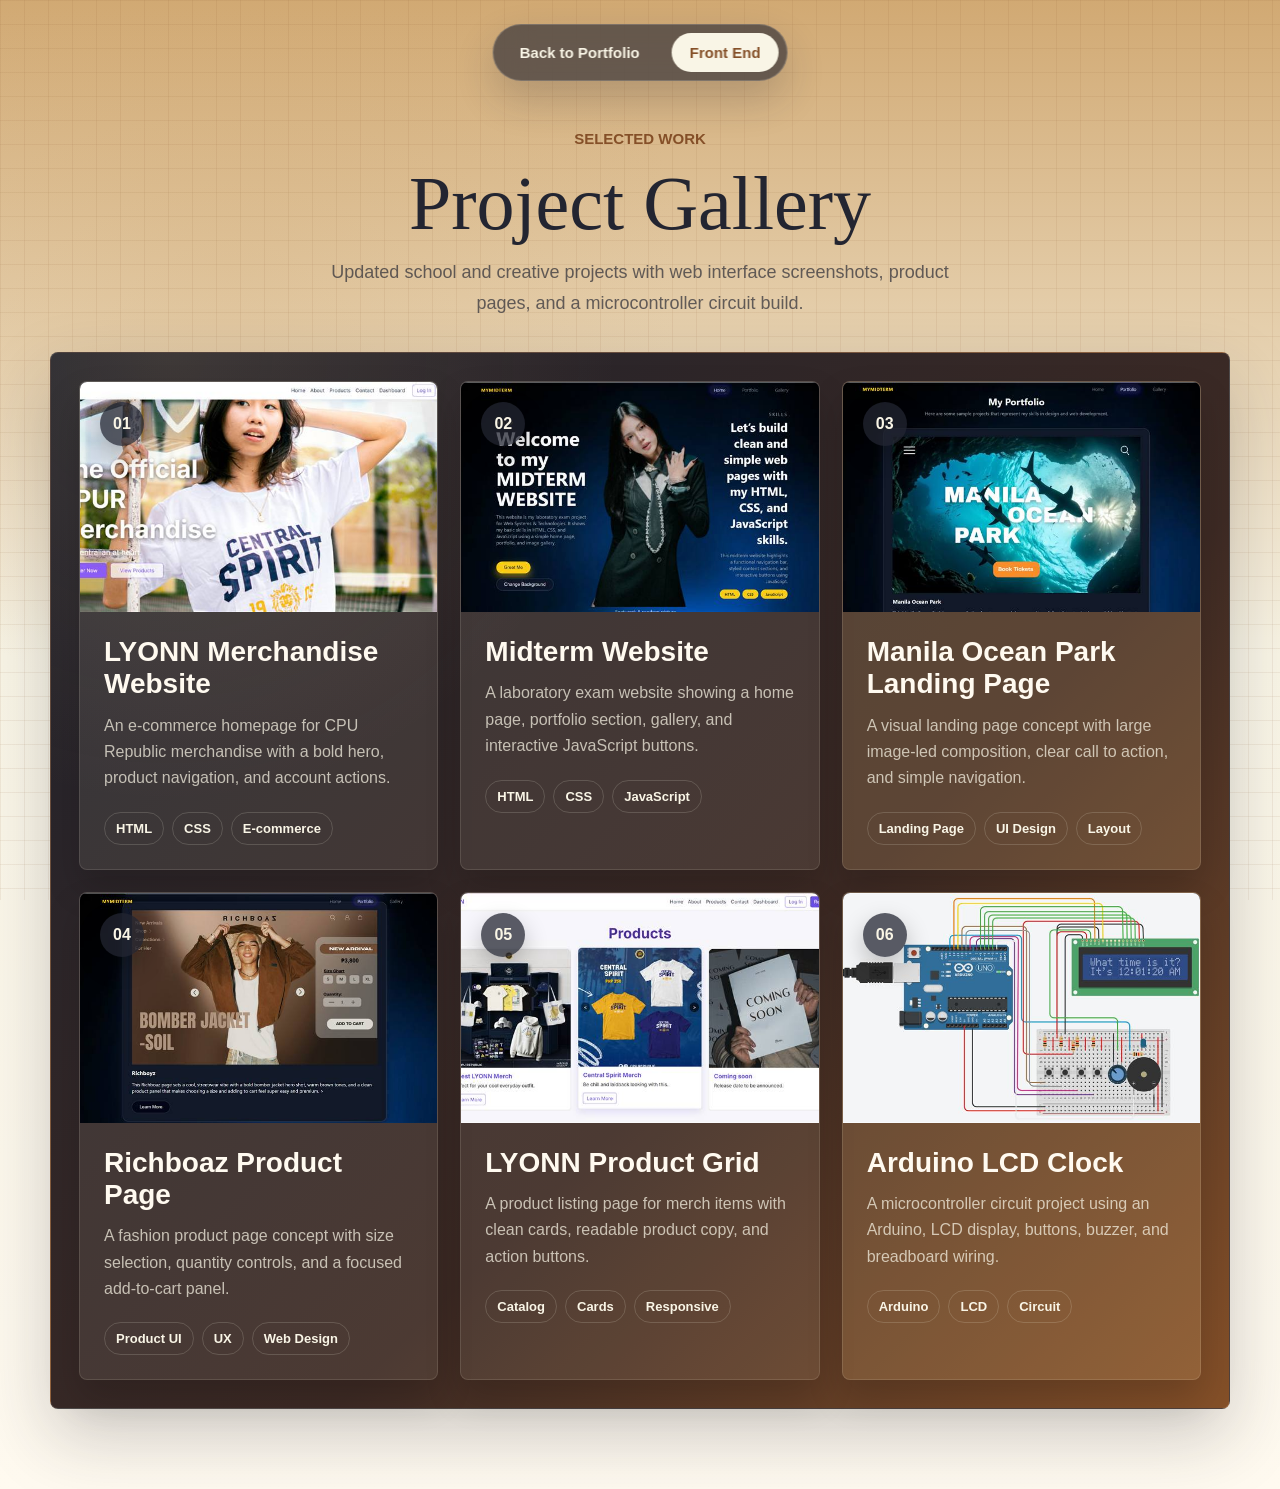
==== commit 9ee40848: "Optimize portfolio images for Lighthouse" ====
--- a/frontend-projects.html
+++ b/frontend-projects.html
@@ -25,7 +25,7 @@
     <section class="project-card-grid" aria-label="Front end project list">
       <article class="project-feature-card">
         <div class="project-preview project-image-preview">
-          <img src="photos/lyonnweb.png" alt="LYONN merchandise website homepage">
+          <img src="photos/optimized/lyonnweb-760.jpg" alt="LYONN merchandise website homepage">
           <span>01</span>
         </div>
         <div class="project-card-content">
@@ -41,7 +41,7 @@
 
       <article class="project-feature-card">
         <div class="project-preview project-image-preview">
-          <img src="photos/midpic1.png" alt="Midterm website homepage">
+          <img src="photos/optimized/midpic1-760.jpg" alt="Midterm website homepage">
           <span>02</span>
         </div>
         <div class="project-card-content">
@@ -57,7 +57,7 @@
 
       <article class="project-feature-card accent-card">
         <div class="project-preview project-image-preview">
-          <img src="photos/midpic2.png" alt="Manila Ocean Park project preview">
+          <img src="photos/optimized/midpic2-760.jpg" alt="Manila Ocean Park project preview">
           <span>03</span>
         </div>
         <div class="project-card-content">
@@ -73,7 +73,7 @@
 
       <article class="project-feature-card">
         <div class="project-preview project-image-preview">
-          <img src="photos/midpic3.png" alt="Richboaz product page preview">
+          <img src="photos/optimized/midpic3-760.jpg" alt="Richboaz product page preview">
           <span>04</span>
         </div>
         <div class="project-card-content">
@@ -89,7 +89,7 @@
 
       <article class="project-feature-card">
         <div class="project-preview project-image-preview">
-          <img src="photos/lyonn1web.png" alt="LYONN product grid preview">
+          <img src="photos/optimized/lyonn1web-760.jpg" alt="LYONN product grid preview">
           <span>05</span>
         </div>
         <div class="project-card-content">
@@ -105,7 +105,7 @@
 
       <article class="project-feature-card accent-card">
         <div class="project-preview project-image-preview">
-          <img src="photos/arduino.png" alt="Arduino LCD clock circuit diagram">
+          <img src="photos/optimized/arduino-760.jpg" alt="Arduino LCD clock circuit diagram">
           <span>06</span>
         </div>
         <div class="project-card-content">
--- a/style.css
+++ b/style.css
@@ -345,6 +345,13 @@
   color: #232531;
 }
 
+.about-section,
+.projects-section,
+.contact-section {
+  content-visibility: auto;
+  contain-intrinsic-size: 900px;
+}
+
 .about-section::before {
   content: "ABOUT";
   position: absolute;
